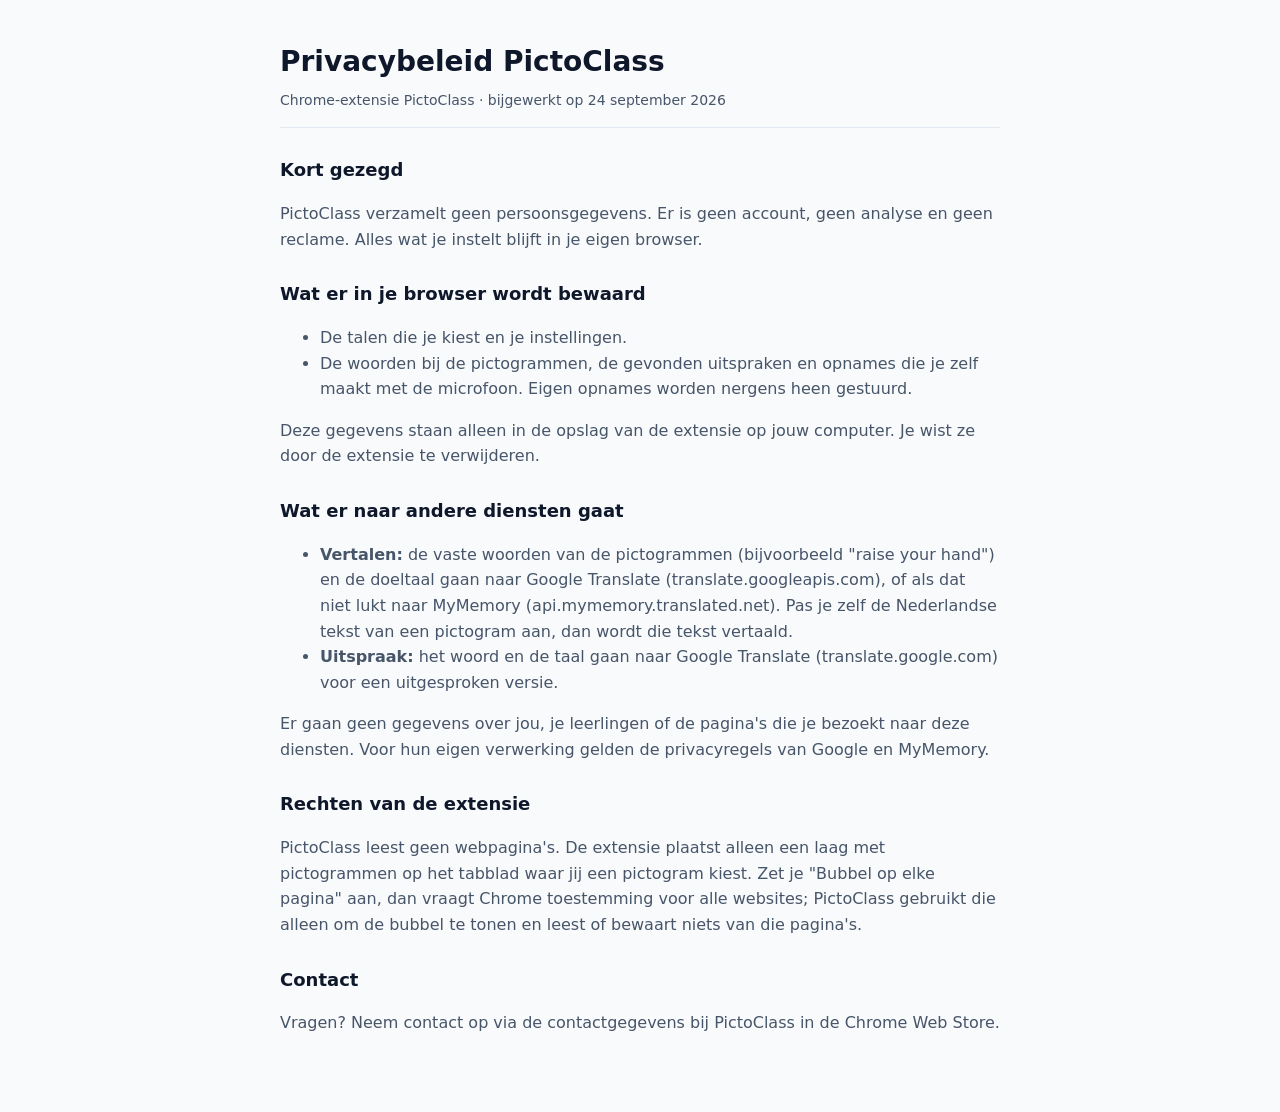
==== index.html @ ca92424d "PictoClass 1.8.0 Chrome extension for teachers of newcomer students: large, movable classroom pictog" ====
<!doctype html>
<html lang="en">
<head>
<meta charset="utf-8">
<title>PictoClass</title>
<meta http-equiv="refresh" content="0; url=privacy.html">
</head>
<body><a href="privacy.html">PictoClass privacy policy</a></body>
</html>
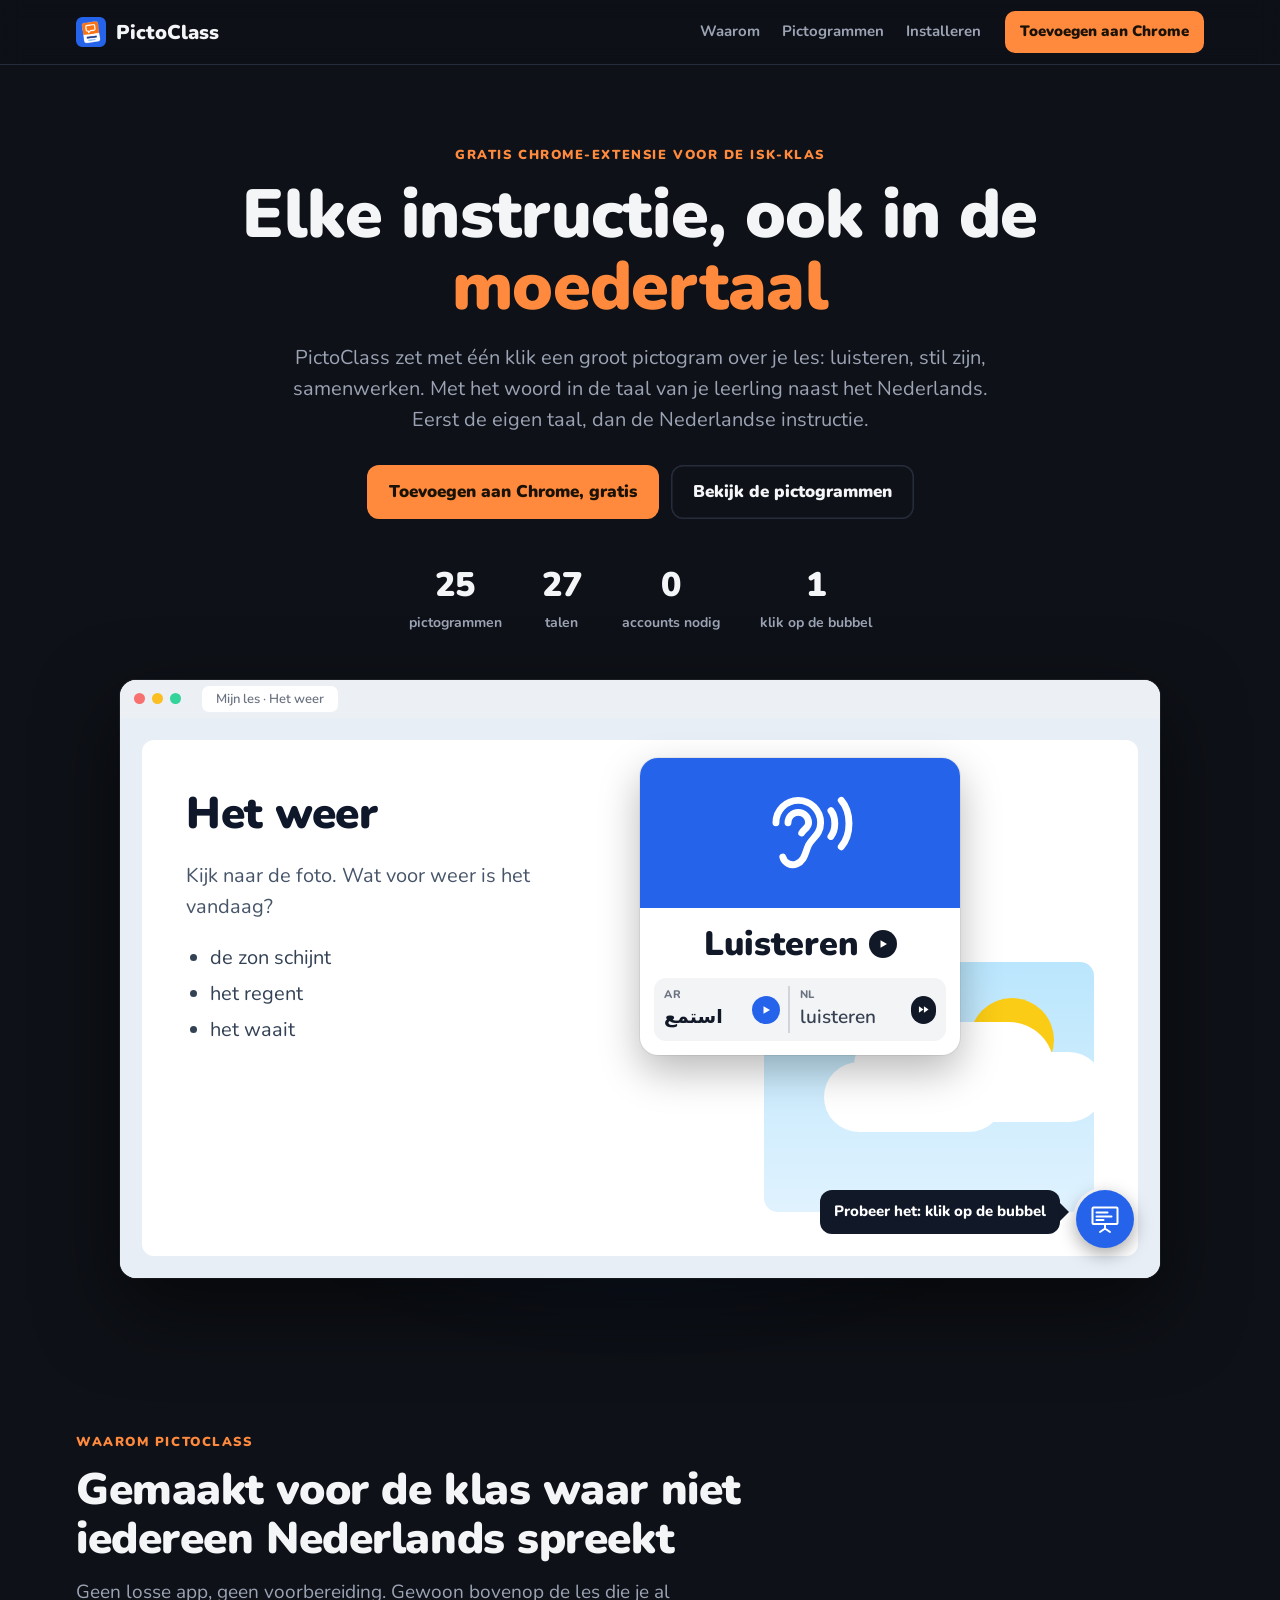
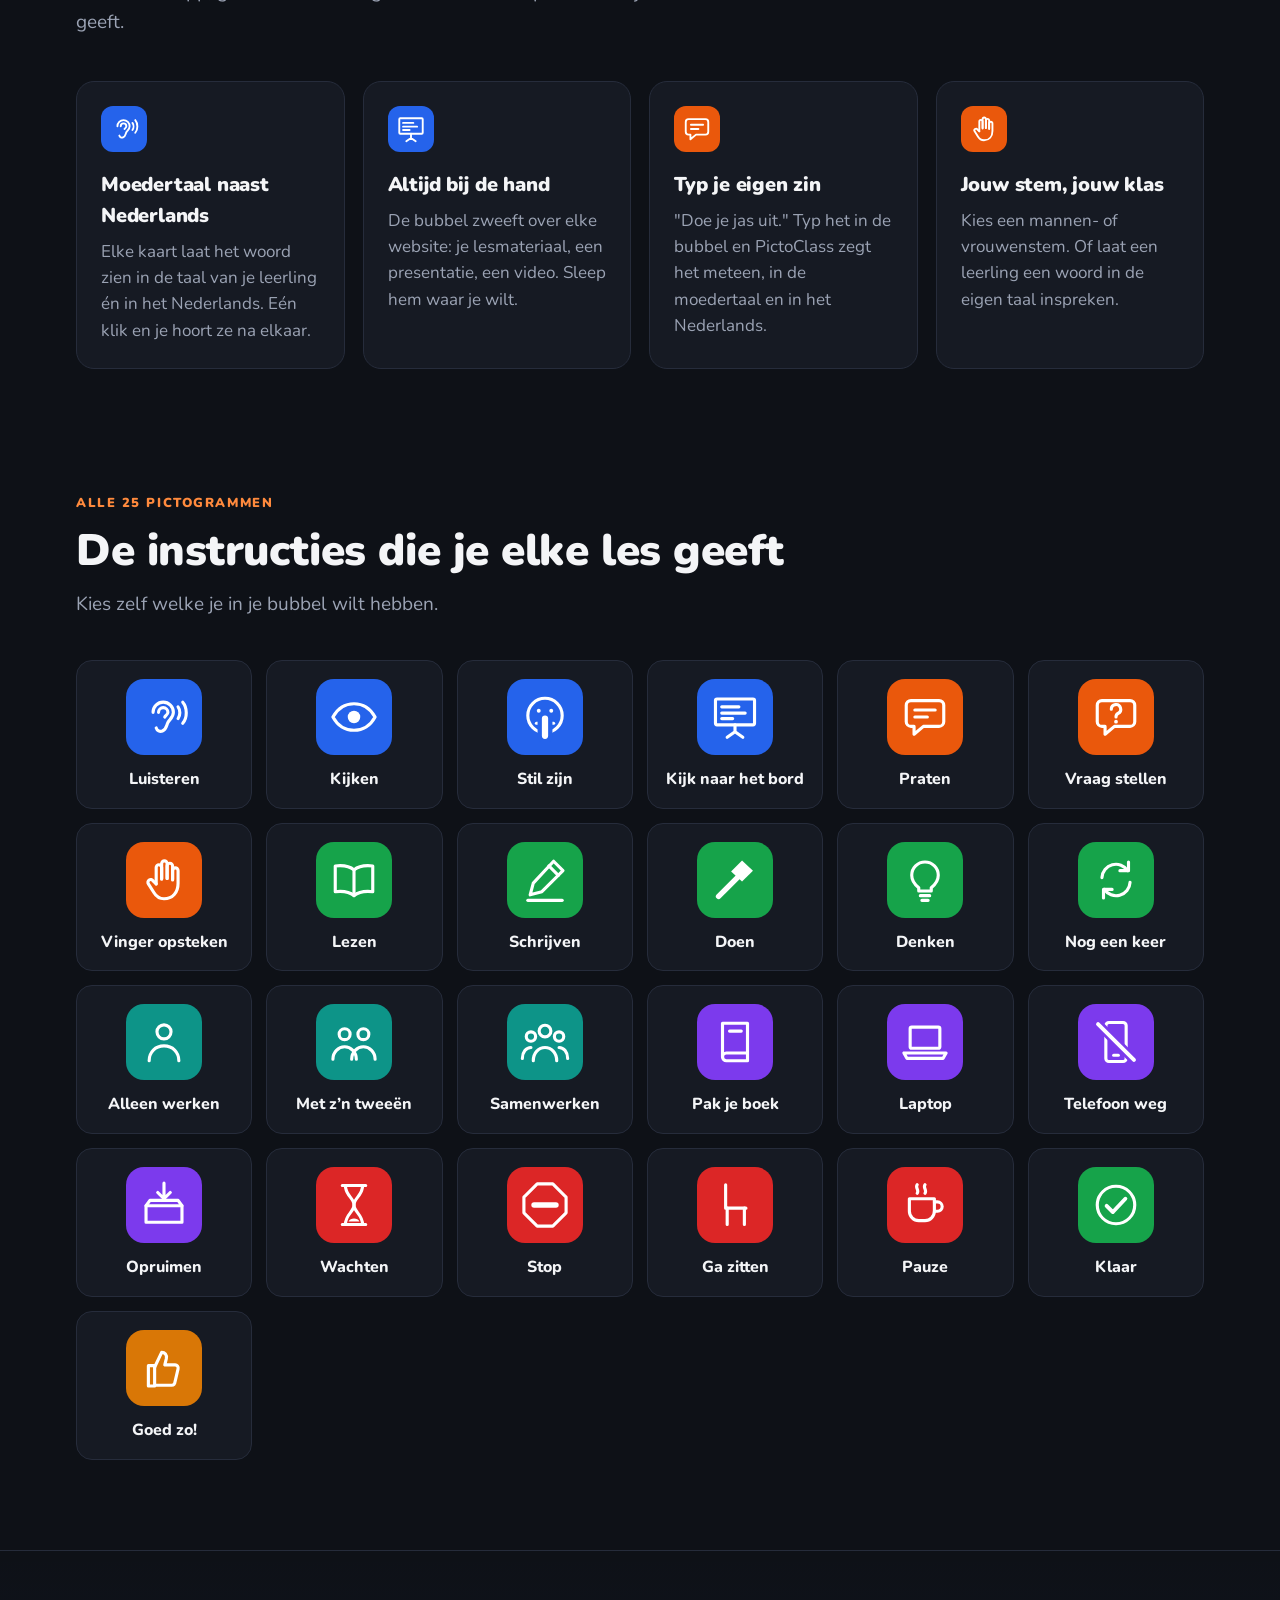
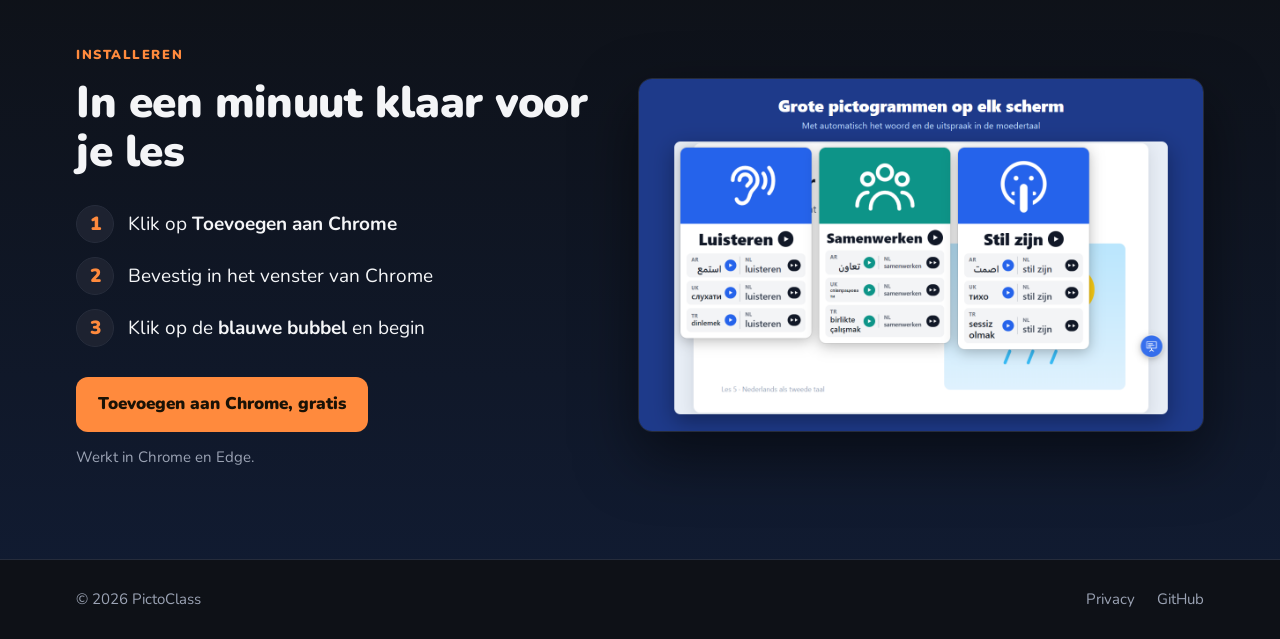
==== commit ad879675: "Add the PictoClass website (GitHub Pages) A dark showcase page in the extension's colours: headline " ====
--- a/index.html
+++ b/index.html
@@ -1,9 +1,117 @@
 <!doctype html>
-<html lang="en">
+<html lang="nl">
 <head>
 <meta charset="utf-8">
-<title>PictoClass</title>
-<meta http-equiv="refresh" content="0; url=privacy.html">
+<meta name="viewport" content="width=device-width, initial-scale=1">
+<title>PictoClass – elke instructie, ook in de moedertaal</title>
+<meta name="description" content="Gratis Chrome-extensie voor de ISK-klas: grote pictogrammen op elke webpagina, met de moedertaal van je leerling naast het Nederlands.">
+<meta property="og:title" content="PictoClass">
+<meta property="og:description" content="Grote pictogrammen voor de ISK-klas, met de moedertaal ernaast. Eerst in de eigen taal, dan in het Nederlands.">
+<meta property="og:image" content="https://gsleraar-hue.github.io/pictoklas/store/marquee-1400x560.png">
+<link rel="icon" href="icons/icon48.png">
+<link rel="preconnect" href="https://fonts.googleapis.com">
+<link rel="preconnect" href="https://fonts.gstatic.com" crossorigin>
+<link href="https://fonts.googleapis.com/css2?family=Nunito:wght@500;600;700;800;900&display=swap" rel="stylesheet">
+<link rel="stylesheet" href="site.css">
 </head>
-<body><a href="privacy.html">PictoClass privacy policy</a></body>
+<body>
+
+<nav class="nav">
+  <div class="wrap nav-inner">
+    <a class="brand" href="#"><img src="icons/icon48.png" alt=""><span>PictoClass</span></a>
+    <div class="nav-links">
+      <a href="#waarom">Waarom</a>
+      <a href="#pictogrammen">Pictogrammen</a>
+      <a href="#installeren">Installeren</a>
+    </div>
+    <a class="btn btn-sm" href="https://chromewebstore.google.com/detail/icmdakhgjkinocnnpnjaafkihjhcjood"><span class="long">Toevoegen aan Chrome</span><span class="short">Installeren</span></a>
+  </div>
+</nav>
+
+<header class="hero">
+  <div class="wrap">
+    <span class="eyebrow">Gratis Chrome-extensie voor de ISK-klas</span>
+    <h1>Elke instructie, ook in de <em>moedertaal</em></h1>
+    <p class="hero-sub">PictoClass zet met één klik een groot pictogram over je les: luisteren, stil zijn, samenwerken. Met het woord in de taal van je leerling naast het Nederlands. Eerst de eigen taal, dan de Nederlandse instructie.</p>
+    <div class="hero-actions">
+      <a class="btn" href="https://chromewebstore.google.com/detail/icmdakhgjkinocnnpnjaafkihjhcjood">Toevoegen aan Chrome, gratis</a>
+      <a class="btn btn-ghost" href="#pictogrammen">Bekijk de pictogrammen</a>
+    </div>
+    <div class="meta">
+      <div><b>25</b><span>pictogrammen</span></div>
+      <div><b>27</b><span>talen</span></div>
+      <div><b>0</b><span>accounts nodig</span></div>
+      <div><b>1</b><span>klik op de bubbel</span></div>
+    </div>
+
+    <!-- Live demo: works like the extension (click the bubble, pick a pictogram and a language, press play) -->
+    <div class="stage">
+      <div class="glow"></div>
+      <div class="frame">
+        <div class="titlebar"><i></i><i></i><i></i><span class="url">Mijn les · Het weer</span></div>
+        <div class="canvas" id="demo">
+          <div class="slide">
+            <h3>Het weer</h3>
+            <p>Kijk naar de foto. Wat voor weer is het vandaag?</p>
+            <ul><li>de zon schijnt</li><li>het regent</li><li>het waait</li></ul>
+            <div class="sky"><span class="sun"></span><span class="cloud"></span></div>
+          </div>
+          <div class="try" id="tryHint">Probeer het: klik op de bubbel</div>
+        </div>
+      </div>
+    </div>
+  </div>
+</header>
+
+<section class="why" id="waarom">
+  <div class="wrap">
+    <span class="eyebrow">Waarom PictoClass</span>
+    <h2>Gemaakt voor de klas waar niet iedereen Nederlands spreekt</h2>
+    <p class="section-sub">Geen losse app, geen voorbereiding. Gewoon bovenop de les die je al geeft.</p>
+    <div class="why-grid">
+      <article><span class="ico" data-icon="luisteren"></span><h3>Moedertaal naast Nederlands</h3><p>Elke kaart laat het woord zien in de taal van je leerling én in het Nederlands. Eén klik en je hoort ze na elkaar.</p></article>
+      <article><span class="ico" data-icon="bord"></span><h3>Altijd bij de hand</h3><p>De bubbel zweeft over elke website: je lesmateriaal, een presentatie, een video. Sleep hem waar je wilt.</p></article>
+      <article><span class="ico" data-icon="praten"></span><h3>Typ je eigen zin</h3><p>"Doe je jas uit." Typ het in de bubbel en PictoClass zegt het meteen, in de moedertaal en in het Nederlands.</p></article>
+      <article><span class="ico" data-icon="vinger"></span><h3>Jouw stem, jouw klas</h3><p>Kies een mannen- of vrouwenstem. Of laat een leerling een woord in de eigen taal inspreken.</p></article>
+    </div>
+  </div>
+</section>
+
+<section class="showcase" id="pictogrammen">
+  <div class="wrap">
+    <span class="eyebrow">Alle 25 pictogrammen</span>
+    <h2>De instructies die je elke les geeft</h2>
+    <p class="section-sub">Kies zelf welke je in je bubbel wilt hebben.</p>
+    <div class="tiles" id="tiles"></div>
+  </div>
+</section>
+
+<section class="install" id="installeren">
+  <div class="wrap install-inner">
+    <div>
+      <span class="eyebrow">Installeren</span>
+      <h2>In een minuut klaar voor je les</h2>
+      <ol class="steps">
+        <li><b>1</b><span>Klik op <strong>Toevoegen aan Chrome</strong></span></li>
+        <li><b>2</b><span>Bevestig in het venster van Chrome</span></li>
+        <li><b>3</b><span>Klik op de <strong>blauwe bubbel</strong> en begin</span></li>
+      </ol>
+      <a class="btn" href="https://chromewebstore.google.com/detail/icmdakhgjkinocnnpnjaafkihjhcjood">Toevoegen aan Chrome, gratis</a>
+      <p class="browsers">Werkt in Chrome en Edge.</p>
+    </div>
+    <img class="install-shot" src="store/screenshot-1.png" alt="PictoClass-kaarten op een lespagina">
+  </div>
+</section>
+
+<footer class="foot">
+  <div class="wrap foot-inner">
+    <span>© 2026 PictoClass</span>
+    <a href="privacy.html">Privacy</a>
+    <a href="https://github.com/gsleraar-hue/pictoklas">GitHub</a>
+  </div>
+</footer>
+
+<script src="picto.js"></script>
+<script src="site.js"></script>
+</body>
 </html>
--- a/site.css
+++ b/site.css
@@ -0,0 +1,165 @@
+/* PictoClass website: a dark showcase with a live demo, in the extension's colours (blue bubble, orange accent). */
+:root {
+  --bg: #0E1117; --surface: #161A23; --surface-2: #1D2230; --line: #262C3B;
+  --text: #F4F5F7; --muted: #9BA3B4; --accent: #FF8A3D; --accent-ink: #1A1206; --blue: #2563EB;
+}
+* { box-sizing: border-box; }
+html { scroll-behavior: smooth; }
+body { margin: 0; background: var(--bg); color: var(--text); font: 17px/1.55 "Nunito", "Segoe UI", system-ui, sans-serif; }
+img { max-width: 100%; }
+a { color: inherit; }
+.wrap { max-width: 1160px; margin: 0 auto; padding: 0 16px; }
+
+.eyebrow { display: inline-block; font-size: 13px; font-weight: 900; letter-spacing: .12em; text-transform: uppercase; color: var(--accent); margin-bottom: 14px; }
+h1, h2, h3 { margin: 0; letter-spacing: -.01em; }
+h2 { font-size: clamp(30px, 4vw, 44px); font-weight: 900; line-height: 1.12; max-width: 760px; }
+.section-sub { color: var(--muted); font-size: 19px; margin: 14px 0 0; max-width: 640px; }
+
+.btn { display: inline-flex; align-items: center; gap: 8px; background: var(--accent); color: var(--accent-ink); font-weight: 900; text-decoration: none;
+  padding: 14px 22px; border-radius: 12px; transition: transform .1s, filter .15s; }
+.btn:hover { filter: brightness(1.07); }
+.btn:active { transform: scale(.98); }
+.btn-sm { padding: 9px 15px; font-size: 15px; border-radius: 10px; }
+.btn-ghost { background: transparent; color: var(--text); box-shadow: inset 0 0 0 1.5px var(--line); }
+.btn-ghost:hover { box-shadow: inset 0 0 0 1.5px var(--muted); }
+
+/* Nav */
+.nav { position: sticky; top: 0; z-index: 20; background: rgba(14, 17, 23, .82); backdrop-filter: blur(10px); border-bottom: 1px solid var(--line); }
+.nav-inner { display: flex; align-items: center; gap: 24px; height: 64px; }
+.brand { display: flex; align-items: center; gap: 10px; text-decoration: none; font-weight: 900; font-size: 20px; }
+.brand img { width: 30px; height: 30px; }
+.nav-links { display: flex; gap: 22px; margin-left: auto; }
+.nav-links a { text-decoration: none; color: var(--muted); font-weight: 700; font-size: 15px; }
+.nav-links a:hover { color: var(--text); }
+
+/* Hero */
+.hero { padding: 76px 0 40px; text-align: center; }
+.hero h1 { font-size: clamp(38px, 6.2vw, 68px); font-weight: 900; line-height: 1.05; max-width: 900px; margin: 0 auto; }
+.hero h1 em { font-style: normal; color: var(--accent); }
+.hero-sub { font-size: 20px; color: var(--muted); max-width: 720px; margin: 20px auto 30px; }
+.hero-actions { display: flex; justify-content: center; flex-wrap: wrap; gap: 12px; }
+.meta { display: flex; justify-content: center; flex-wrap: wrap; gap: 40px; margin: 40px 0 46px; }
+.meta div { display: flex; flex-direction: column; align-items: center; }
+.meta b { font-size: 34px; font-weight: 900; }
+.meta span { color: var(--muted); font-size: 14px; font-weight: 700; }
+
+/* Demo stage */
+.stage { position: relative; max-width: 1040px; margin: 0 auto; text-align: left; }
+.glow { position: absolute; inset: 10% 8% -4%; background: radial-gradient(closest-side, rgba(37, 99, 235, .55), transparent); filter: blur(40px); }
+.frame { position: relative; background: #fff; border-radius: 16px; overflow: hidden; box-shadow: 0 30px 80px rgba(0, 0, 0, .55), 0 0 0 1px rgba(255, 255, 255, .08); }
+.titlebar { height: 38px; background: #ECEFF4; display: flex; align-items: center; gap: 7px; padding: 0 14px; }
+.titlebar i { width: 11px; height: 11px; border-radius: 50%; background: #CBD2DD; }
+.titlebar i:nth-child(1) { background: #F87171; } .titlebar i:nth-child(2) { background: #FBBF24; } .titlebar i:nth-child(3) { background: #34D399; }
+.url { margin-left: 14px; background: #fff; border-radius: 7px; padding: 3px 14px; font-size: 13px; color: #6B7280; font-weight: 600; }
+.canvas { position: relative; height: 560px; background: #E8EEF6; color: #0F172A; overflow: hidden; }
+.slide { position: absolute; inset: 22px; background: #fff; border-radius: 12px; padding: 40px 44px; }
+.slide h3 { font-size: 44px; font-weight: 900; }
+.slide p { font-size: 20px; color: #475569; max-width: 380px; margin: 12px 0 18px; }
+.slide ul { font-size: 20px; color: #334155; line-height: 1.8; padding-left: 24px; margin: 0; }
+.sky { position: absolute; right: 44px; bottom: 44px; width: 330px; height: 250px; border-radius: 14px; background: linear-gradient(#BAE6FD, #E0F2FE); overflow: hidden; }
+.sun { position: absolute; right: 40px; top: 36px; width: 84px; height: 84px; border-radius: 50%; background: #FACC15; }
+.cloud { position: absolute; left: 60px; top: 100px; width: 180px; height: 70px; border-radius: 40px; background: #fff; box-shadow: 40px -30px 0 10px #fff, 100px -10px 0 0 #fff; }
+.try { position: absolute; right: 100px; bottom: 44px; background: #111827; color: #fff; font-weight: 800; font-size: 15px; padding: 10px 14px; border-radius: 12px; animation: nudge 1.6s ease-in-out infinite; }
+.try::after { content: ''; position: absolute; right: -18px; top: calc(50% - 9px); border: 9px solid transparent; border-left-color: #111827; }
+@keyframes nudge { 50% { transform: translateX(-6px); } }
+
+/* Demo bubble, panel and card (same look as the extension) */
+.d-bubble { all: unset; position: absolute; right: 26px; bottom: 30px; width: 58px; height: 58px; border-radius: 50%; background: var(--blue); cursor: pointer;
+  display: flex; align-items: center; justify-content: center; box-shadow: 0 6px 18px rgba(0,0,0,.35), 0 0 0 3px rgba(255,255,255,.95); z-index: 6; }
+.d-bubble svg { width: 32px; height: 32px; }
+.d-panel { position: absolute; right: 96px; bottom: 26px; width: 330px; background: #fff; border-radius: 14px; box-shadow: 0 10px 34px rgba(0,0,0,.3); padding: 12px; z-index: 5;
+  display: none; font-size: 13px; color: #111827; }
+.d-panel.open { display: block; }
+.d-panel .ph { display: flex; justify-content: space-between; font-weight: 800; margin-bottom: 8px; }
+.d-panel .ph span { color: #9CA3AF; font-weight: 600; }
+.d-grid { display: grid; grid-template-columns: repeat(4, 1fr); gap: 4px; }
+.d-tile { all: unset; cursor: pointer; display: flex; flex-direction: column; align-items: center; gap: 3px; padding: 4px 2px; border-radius: 8px; font-size: 11px; font-weight: 700; text-align: center; }
+.d-tile:hover { background: #F3F4F6; }
+.d-tile .ic { width: 42px; height: 42px; border-radius: 9px; display: flex; align-items: center; justify-content: center; }
+.d-tile .ic svg { width: 28px; height: 28px; }
+.d-langs { display: flex; flex-wrap: wrap; gap: 5px; margin-top: 10px; padding-top: 10px; border-top: 1px solid #E5E7EB; }
+.chip { all: unset; cursor: pointer; padding: 4px 10px; border-radius: 999px; box-shadow: 0 0 0 1px #E5E7EB; font-weight: 700; font-size: 12px; }
+.chip.on { background: var(--blue); color: #fff; box-shadow: none; }
+
+.d-card { position: absolute; left: 520px; top: 40px; width: 320px; background: #fff; border-radius: 18px; overflow: hidden; color: #111827; z-index: 4;
+  box-shadow: 0 16px 40px rgba(0,0,0,.28), 0 0 0 1px rgba(0,0,0,.06); cursor: grab; touch-action: none; user-select: none; animation: pop .2s ease-out; }
+.d-card.drag { cursor: grabbing; }
+@keyframes pop { from { transform: scale(.88); opacity: 0; } }
+.d-card .ic { height: 150px; display: flex; align-items: center; justify-content: center; }
+.d-card .ic svg { width: 110px; height: 110px; }
+.d-card .title { font-size: 34px; font-weight: 900; text-align: center; padding: 10px 10px 8px; display: flex; align-items: center; justify-content: center; gap: 10px; }
+.d-row { margin: 0 14px 14px; display: grid; grid-template-columns: 1fr 1fr auto; align-items: center; gap: 8px; background: #F3F4F6; border-radius: 12px; padding: 8px 10px; }
+.d-half { display: flex; align-items: center; gap: 6px; min-width: 0; }
+.d-half.nlh { border-left: 2px solid #D1D5DB; padding-left: 10px; }
+.d-txt { flex: 1; display: flex; flex-direction: column; min-width: 0; }
+.d-txt small { font-size: 11px; font-weight: 800; letter-spacing: .06em; color: #6B7280; }
+.d-txt span { font-size: 19px; font-weight: 700; unicode-bidi: plaintext; }
+.d-half.nlh .d-txt span { font-weight: 600; color: #374151; }
+.play { all: unset; cursor: pointer; width: 28px; height: 28px; border-radius: 50%; display: inline-flex; align-items: center; justify-content: center; flex: none; }
+.play svg { width: 12px; height: 12px; }
+.pair { all: unset; cursor: pointer; height: 28px; padding: 0 7px; border-radius: 14px; background: #111827; display: flex; align-items: center; }
+.pair svg { width: 11px; height: 11px; }
+.play.on, .pair.on { animation: pulse .7s ease-in-out infinite; }
+@keyframes pulse { 50% { transform: scale(1.15); } }
+
+/* Why */
+.why { padding: 110px 0 60px; }
+.why-grid { display: grid; grid-template-columns: repeat(4, 1fr); gap: 18px; margin-top: 44px; }
+.why-grid article { background: var(--surface); border: 1px solid var(--line); border-radius: 18px; padding: 24px; }
+.why-grid h3 { font-size: 20px; font-weight: 900; margin: 16px 0 8px; }
+.why-grid p { color: var(--muted); margin: 0; }
+.ico { width: 46px; height: 46px; border-radius: 12px; display: inline-flex; align-items: center; justify-content: center; font-weight: 900; font-size: 17px; }
+.ico-blue { background: rgba(37, 99, 235, .18); color: #7FA8FF; }
+.ico-orange { background: rgba(255, 138, 61, .16); color: var(--accent); }
+.ico-green { background: rgba(22, 163, 74, .18); color: #4ADE80; }
+.ico-purple { background: rgba(124, 58, 237, .2); color: #C4B5FD; }
+
+/* Showcase */
+.showcase { padding: 60px 0 90px; }
+.tiles { display: grid; grid-template-columns: repeat(auto-fill, minmax(150px, 1fr)); gap: 14px; margin-top: 40px; }
+.tile { background: var(--surface); border: 1px solid var(--line); border-radius: 16px; padding: 18px 12px 16px; display: flex; flex-direction: column; align-items: center; gap: 12px;
+  text-align: center; transition: transform .15s, border-color .15s; }
+.tile:hover { transform: translateY(-3px); border-color: #3A4256; }
+.tile .ic { width: 76px; height: 76px; border-radius: 18px; display: flex; align-items: center; justify-content: center; }
+.tile .ic svg { width: 50px; height: 50px; }
+.tile b { font-size: 16px; font-weight: 800; }
+
+/* Install */
+.install { padding: 90px 0; background: linear-gradient(180deg, transparent, rgba(37, 99, 235, .12)); border-top: 1px solid var(--line); }
+.install-inner { display: grid; grid-template-columns: 1fr 1.1fr; gap: 48px; align-items: center; }
+.steps { list-style: none; padding: 0; margin: 28px 0 30px; display: flex; flex-direction: column; gap: 14px; }
+.steps li { display: flex; align-items: center; gap: 14px; font-size: 19px; }
+.steps b { width: 38px; height: 38px; border-radius: 50%; background: var(--surface-2); border: 1px solid var(--line); display: flex; align-items: center; justify-content: center; font-weight: 900; color: var(--accent); flex: none; }
+.browsers { color: var(--muted); margin: 14px 0 0; font-size: 15px; }
+.install-shot { border-radius: 14px; box-shadow: 0 24px 60px rgba(0, 0, 0, .5); border: 1px solid var(--line); }
+
+.foot { border-top: 1px solid var(--line); padding: 28px 0; color: var(--muted); font-size: 15px; }
+.foot-inner { display: flex; gap: 22px; align-items: center; }
+.foot-inner span { margin-right: auto; }
+.foot a { text-decoration: none; }
+.foot a:hover { color: var(--text); }
+
+/* Smaller screens: demo scales down, grids stack */
+@media (max-width: 1000px) {
+  .why-grid { grid-template-columns: repeat(2, 1fr); }
+  .install-inner { grid-template-columns: 1fr; }
+}
+@media (max-width: 760px) {
+  .nav-links { display: none; }
+  .nav-inner .btn-sm { margin-left: auto; }
+  .why-grid { grid-template-columns: 1fr; }
+  .meta { gap: 22px; }
+  .canvas { height: 620px; }
+  .slide { padding: 24px; }
+  .slide h3 { font-size: 30px; }
+  .slide p, .slide ul { font-size: 16px; }
+  .sky { display: none; }
+  .d-card { left: 16px; top: 190px; width: calc(100% - 32px); max-width: 320px; }
+  .d-panel { right: 12px; left: 12px; width: auto; bottom: 100px; }
+  .try { right: 96px; bottom: 40px; font-size: 13px; }
+}
+
+/* Why-card icons are real pictograms (site.js) */
+.ico svg { width: 30px; height: 30px; }
+.btn .short { display: none; }
+@media (max-width: 760px) { .btn .long { display: none; } .btn .short { display: inline; } }
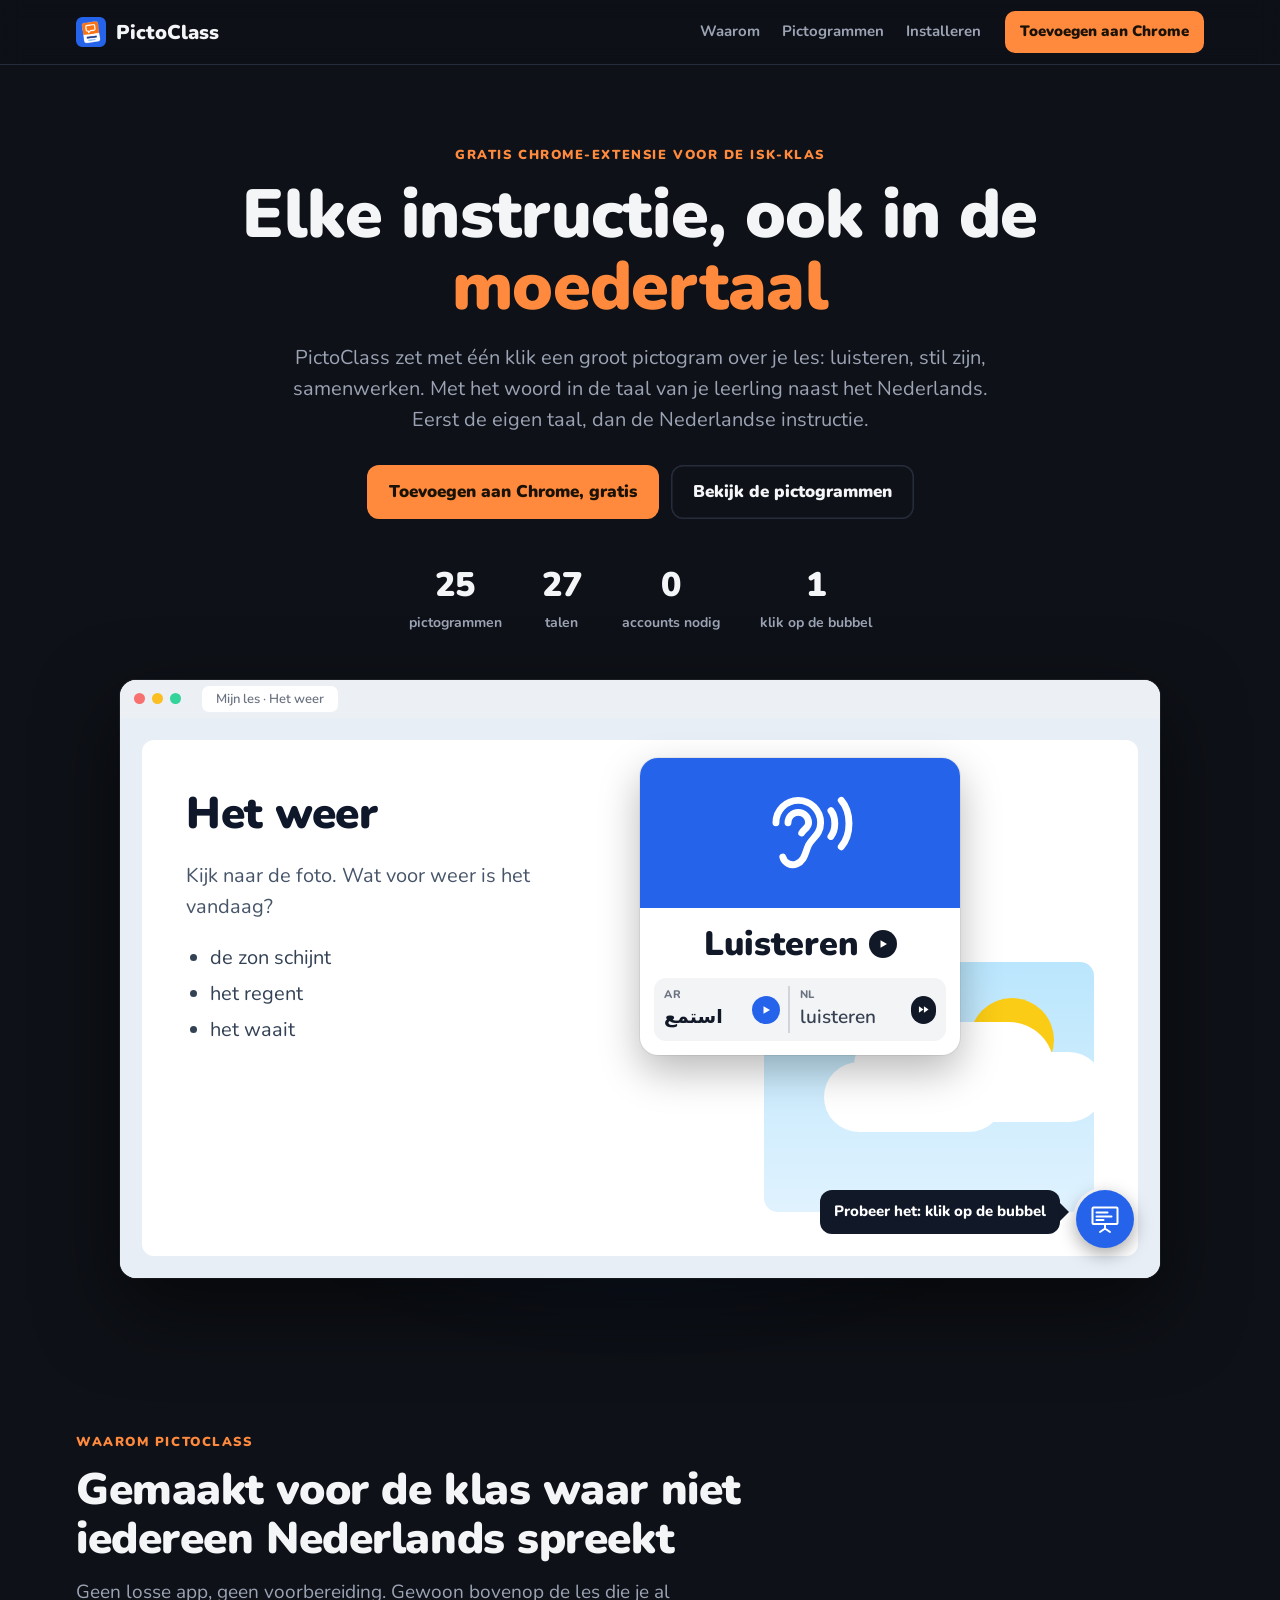
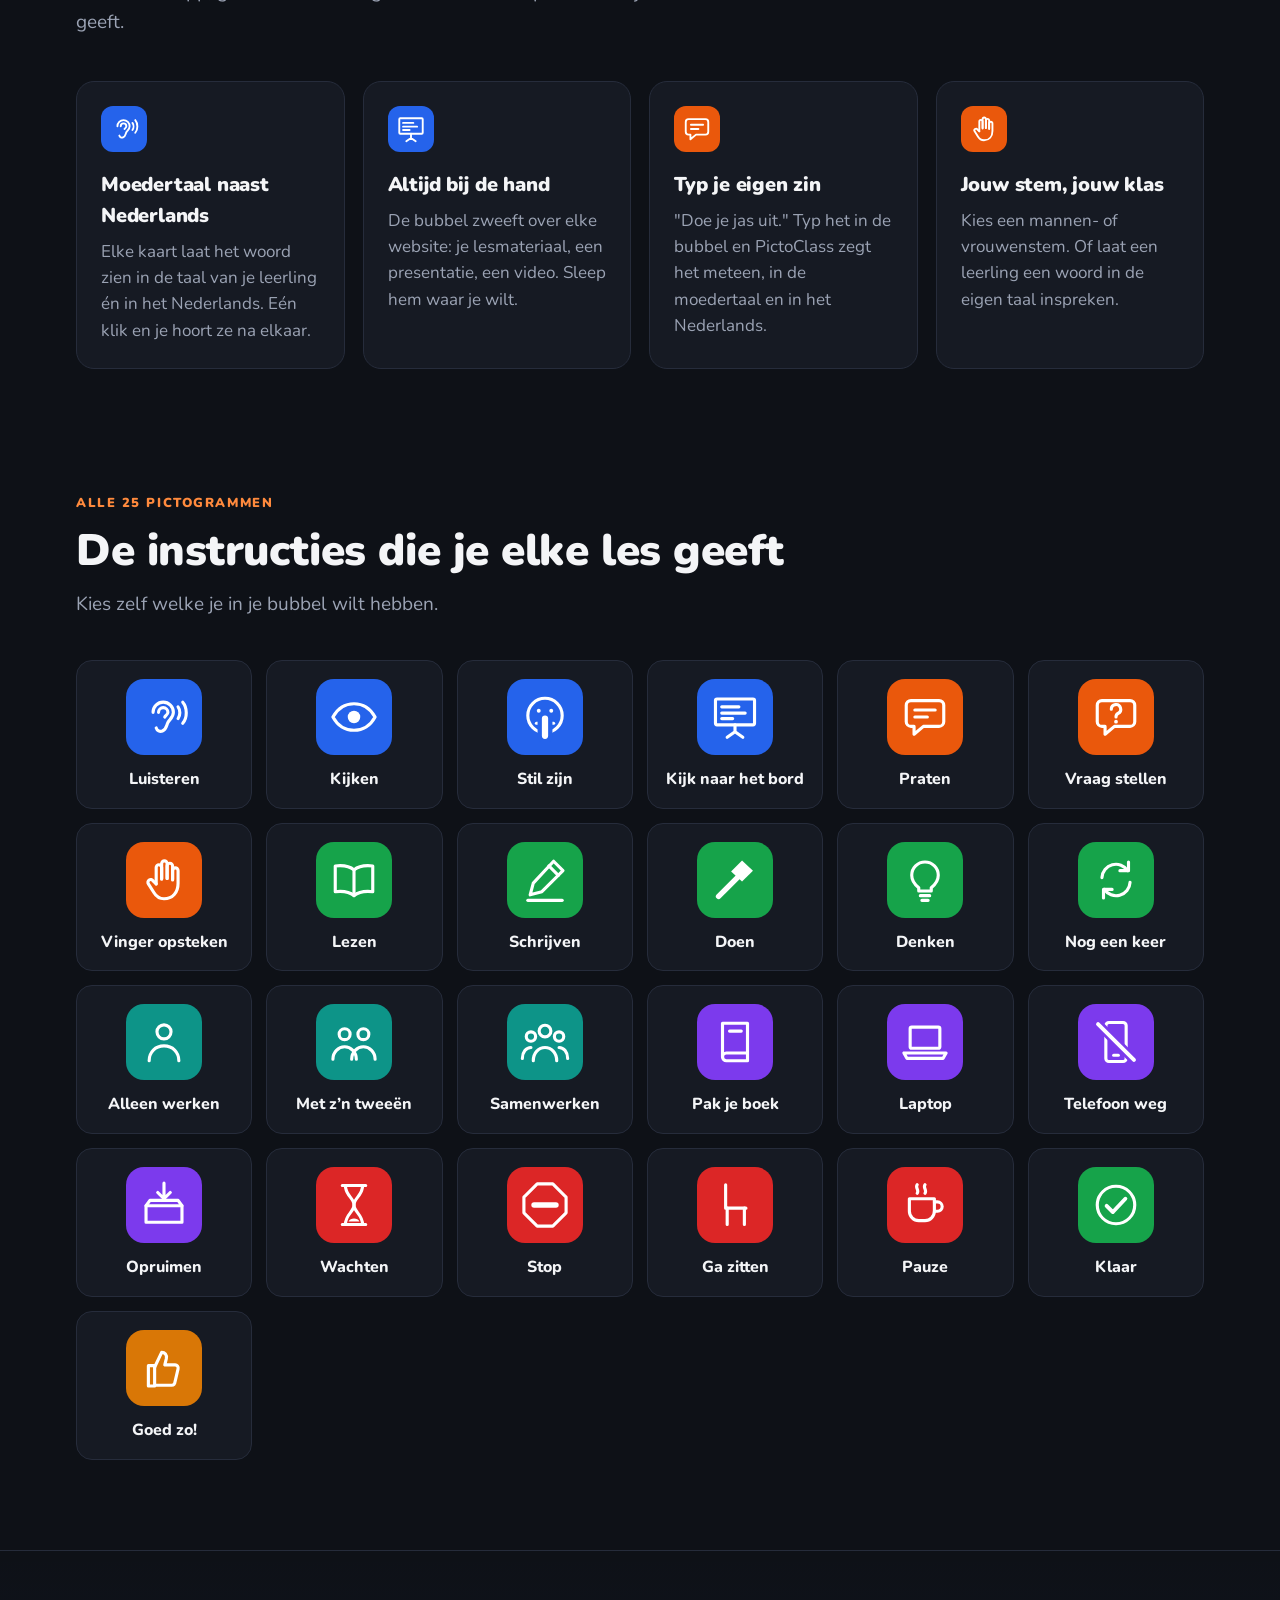
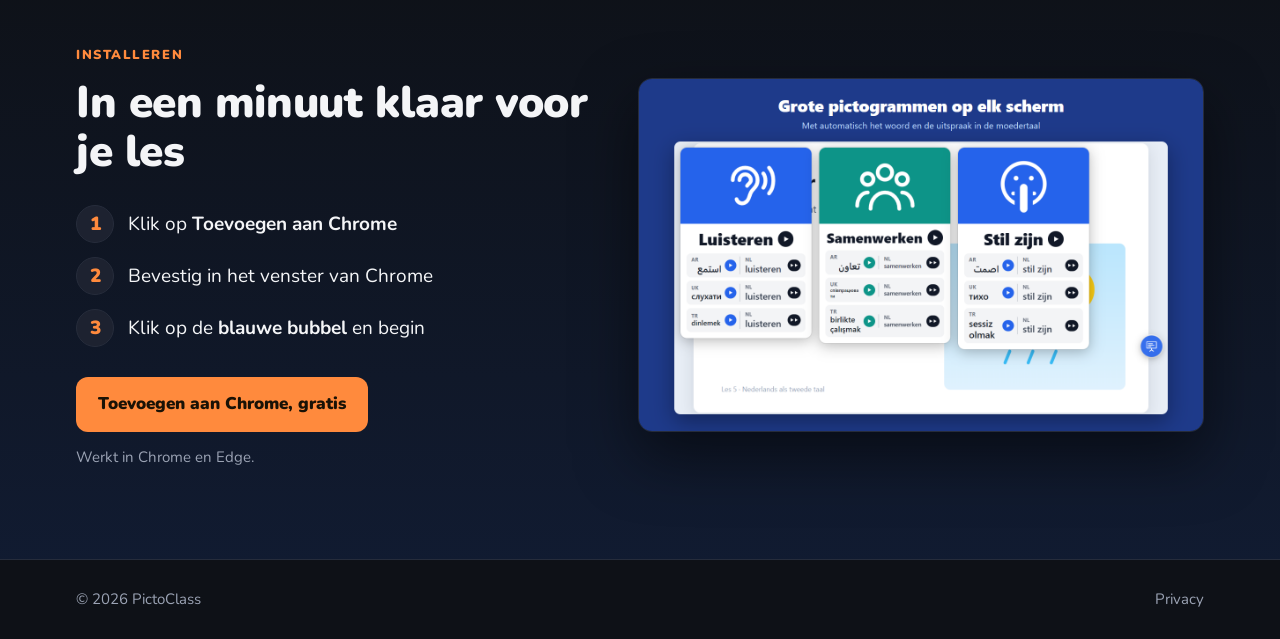
==== commit d3e463c9: "Website: drop the GitHub link from the footer Co-Authored-By: Claude Opus 5.5 <noreply@anthropic.com" ====
--- a/index.html
+++ b/index.html
@@ -107,7 +107,6 @@
   <div class="wrap foot-inner">
     <span>© 2026 PictoClass</span>
     <a href="privacy.html">Privacy</a>
-    <a href="https://github.com/gsleraar-hue/pictoklas">GitHub</a>
   </div>
 </footer>
 
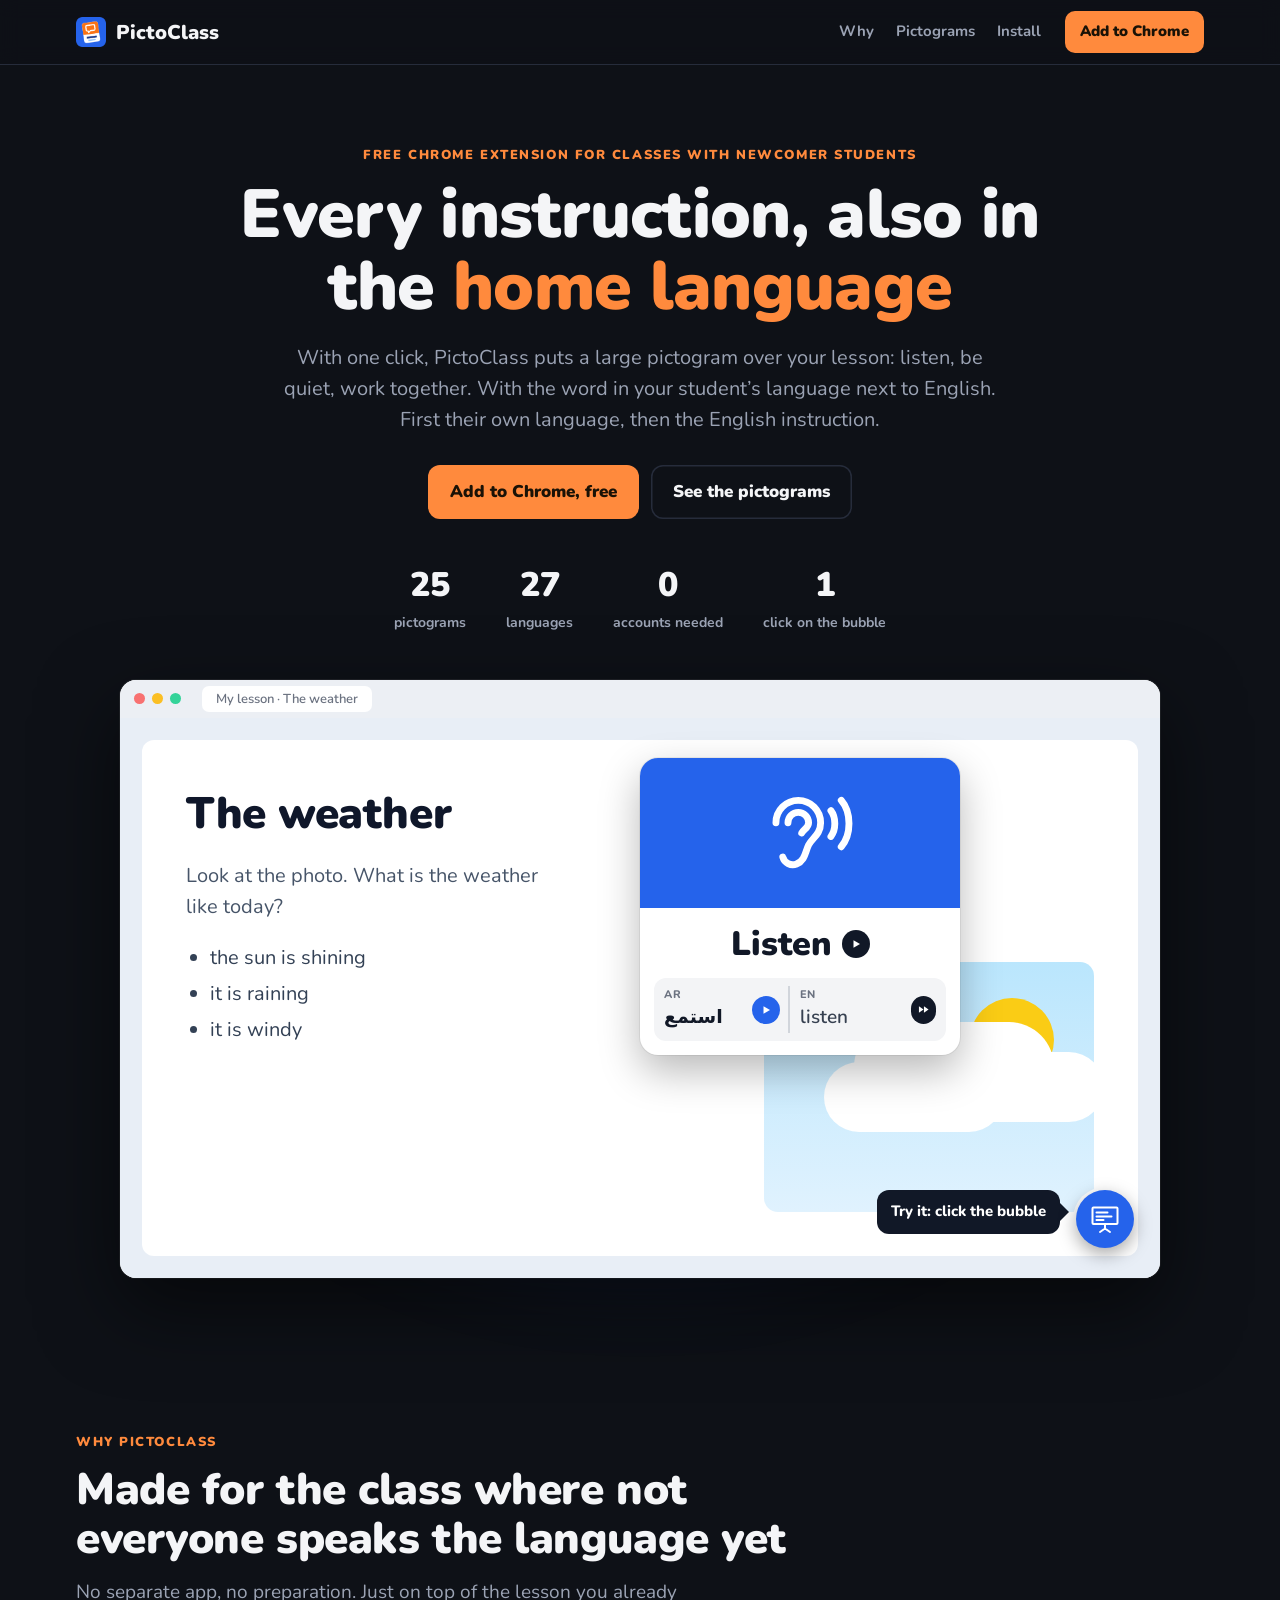
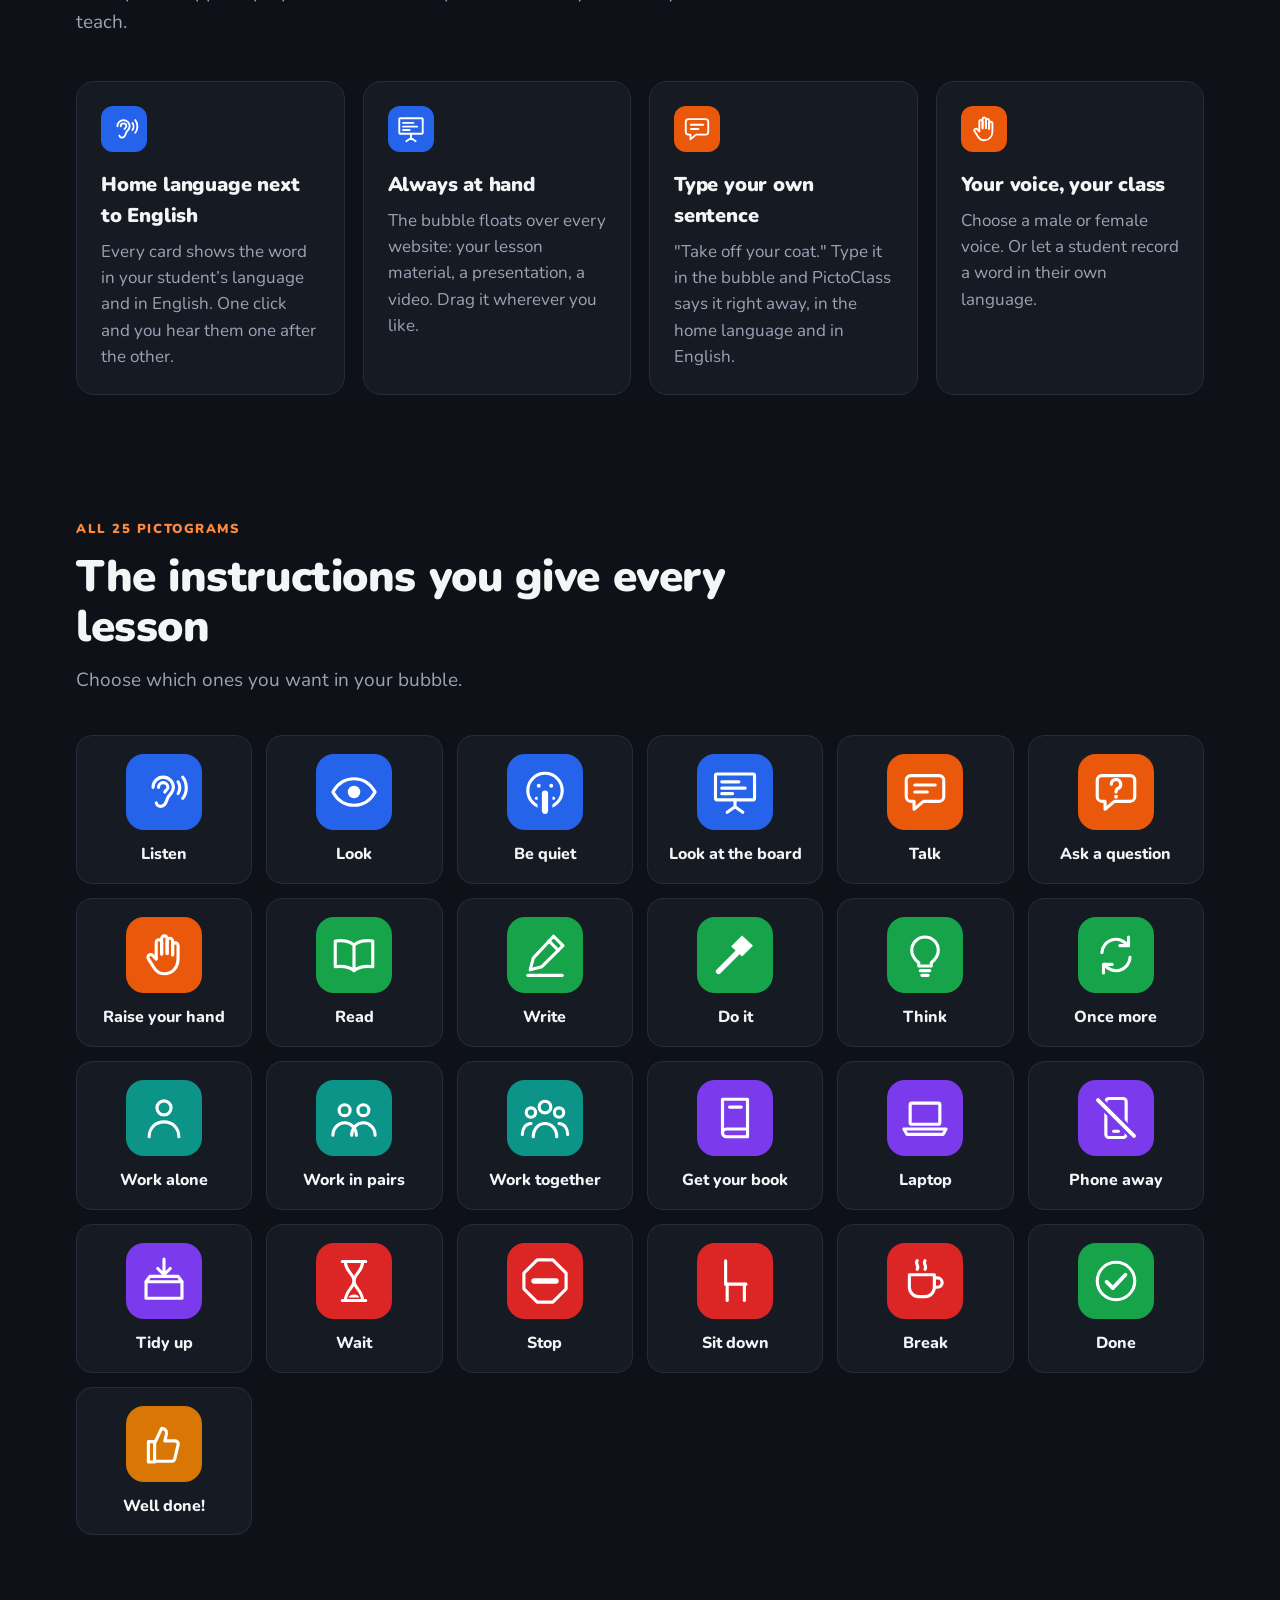
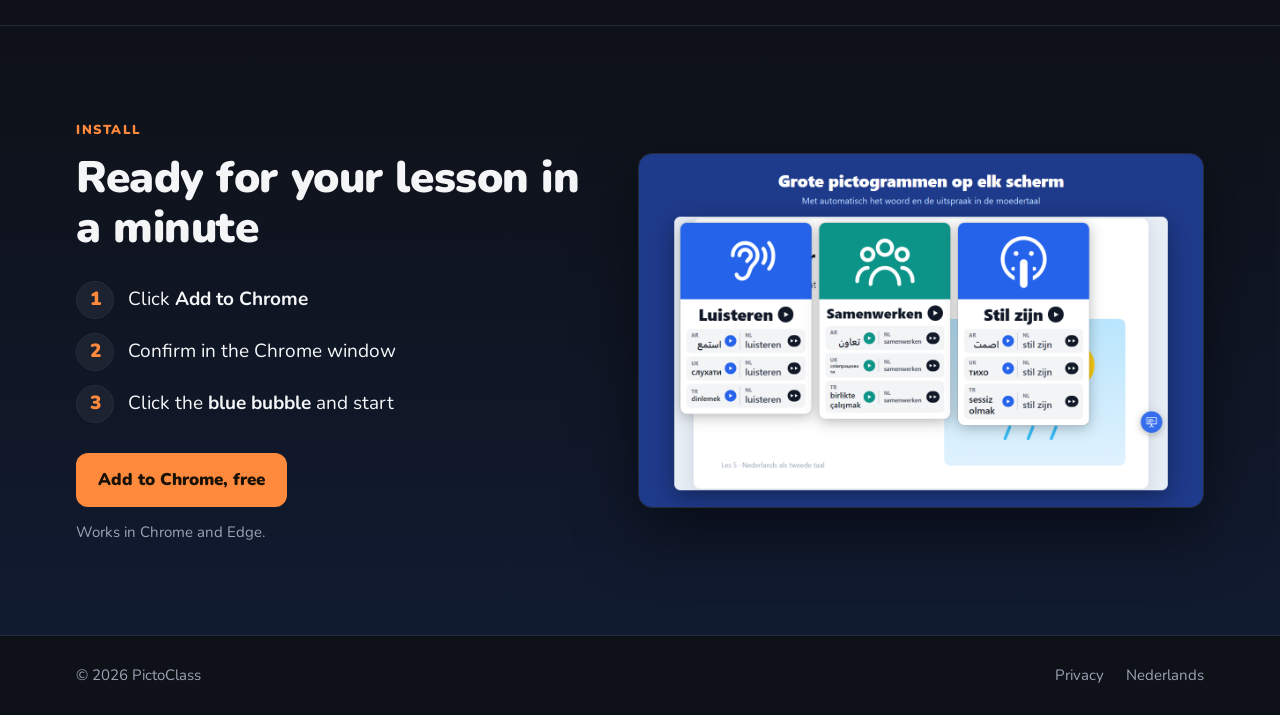
==== commit 203ed8e7: "Website in Dutch and English: the browser language decides, ?lang= overrides Co-Authored-By: Claude " ====
--- a/index.html
+++ b/index.html
@@ -20,43 +20,43 @@
   <div class="wrap nav-inner">
     <a class="brand" href="#"><img src="icons/icon48.png" alt=""><span>PictoClass</span></a>
     <div class="nav-links">
-      <a href="#waarom">Waarom</a>
-      <a href="#pictogrammen">Pictogrammen</a>
-      <a href="#installeren">Installeren</a>
+      <a href="#waarom" data-s="navWhy">Waarom</a>
+      <a href="#pictogrammen" data-s="navPictos">Pictogrammen</a>
+      <a href="#installeren" data-s="navInstall">Installeren</a>
     </div>
-    <a class="btn btn-sm" href="https://chromewebstore.google.com/detail/icmdakhgjkinocnnpnjaafkihjhcjood"><span class="long">Toevoegen aan Chrome</span><span class="short">Installeren</span></a>
+    <a class="btn btn-sm" href="https://chromewebstore.google.com/detail/icmdakhgjkinocnnpnjaafkihjhcjood"><span class="long" data-s="addLong">Toevoegen aan Chrome</span><span class="short" data-s="addShort">Installeren</span></a>
   </div>
 </nav>
 
 <header class="hero">
   <div class="wrap">
-    <span class="eyebrow">Gratis Chrome-extensie voor de ISK-klas</span>
-    <h1>Elke instructie, ook in de <em>moedertaal</em></h1>
-    <p class="hero-sub">PictoClass zet met één klik een groot pictogram over je les: luisteren, stil zijn, samenwerken. Met het woord in de taal van je leerling naast het Nederlands. Eerst de eigen taal, dan de Nederlandse instructie.</p>
+    <span class="eyebrow" data-s="eyebrow">Gratis Chrome-extensie voor de ISK-klas</span>
+    <h1 data-s="h1">Elke instructie, ook in de <em>moedertaal</em></h1>
+    <p class="hero-sub" data-s="heroSub">PictoClass zet met één klik een groot pictogram over je les: luisteren, stil zijn, samenwerken. Met het woord in de taal van je leerling naast het Nederlands. Eerst de eigen taal, dan de Nederlandse instructie.</p>
     <div class="hero-actions">
-      <a class="btn" href="https://chromewebstore.google.com/detail/icmdakhgjkinocnnpnjaafkihjhcjood">Toevoegen aan Chrome, gratis</a>
-      <a class="btn btn-ghost" href="#pictogrammen">Bekijk de pictogrammen</a>
+      <a class="btn" href="https://chromewebstore.google.com/detail/icmdakhgjkinocnnpnjaafkihjhcjood" data-s="addFree">Toevoegen aan Chrome, gratis</a>
+      <a class="btn btn-ghost" href="#pictogrammen" data-s="seePictos">Bekijk de pictogrammen</a>
     </div>
     <div class="meta">
-      <div><b>25</b><span>pictogrammen</span></div>
-      <div><b>27</b><span>talen</span></div>
-      <div><b>0</b><span>accounts nodig</span></div>
-      <div><b>1</b><span>klik op de bubbel</span></div>
+      <div><b>25</b><span data-s="mPictos">pictogrammen</span></div>
+      <div><b>27</b><span data-s="mLangs">talen</span></div>
+      <div><b>0</b><span data-s="mAccounts">accounts nodig</span></div>
+      <div><b>1</b><span data-s="mClick">klik op de bubbel</span></div>
     </div>
 
     <!-- Live demo: works like the extension (click the bubble, pick a pictogram and a language, press play) -->
     <div class="stage">
       <div class="glow"></div>
       <div class="frame">
-        <div class="titlebar"><i></i><i></i><i></i><span class="url">Mijn les · Het weer</span></div>
+        <div class="titlebar"><i></i><i></i><i></i><span class="url" data-s="url">Mijn les · Het weer</span></div>
         <div class="canvas" id="demo">
           <div class="slide">
-            <h3>Het weer</h3>
-            <p>Kijk naar de foto. Wat voor weer is het vandaag?</p>
-            <ul><li>de zon schijnt</li><li>het regent</li><li>het waait</li></ul>
+            <h3 data-s="slideH">Het weer</h3>
+            <p data-s="slideP">Kijk naar de foto. Wat voor weer is het vandaag?</p>
+            <ul data-s="slideUl"><li>de zon schijnt</li><li>het regent</li><li>het waait</li></ul>
             <div class="sky"><span class="sun"></span><span class="cloud"></span></div>
           </div>
-          <div class="try" id="tryHint">Probeer het: klik op de bubbel</div>
+          <div class="try" id="tryHint" data-s="try">Probeer het: klik op de bubbel</div>
         </div>
       </div>
     </div>
@@ -65,23 +65,23 @@
 
 <section class="why" id="waarom">
   <div class="wrap">
-    <span class="eyebrow">Waarom PictoClass</span>
-    <h2>Gemaakt voor de klas waar niet iedereen Nederlands spreekt</h2>
-    <p class="section-sub">Geen losse app, geen voorbereiding. Gewoon bovenop de les die je al geeft.</p>
+    <span class="eyebrow" data-s="whyEyebrow">Waarom PictoClass</span>
+    <h2 data-s="whyH">Gemaakt voor de klas waar niet iedereen Nederlands spreekt</h2>
+    <p class="section-sub" data-s="whySub">Geen losse app, geen voorbereiding. Gewoon bovenop de les die je al geeft.</p>
     <div class="why-grid">
-      <article><span class="ico" data-icon="luisteren"></span><h3>Moedertaal naast Nederlands</h3><p>Elke kaart laat het woord zien in de taal van je leerling én in het Nederlands. Eén klik en je hoort ze na elkaar.</p></article>
-      <article><span class="ico" data-icon="bord"></span><h3>Altijd bij de hand</h3><p>De bubbel zweeft over elke website: je lesmateriaal, een presentatie, een video. Sleep hem waar je wilt.</p></article>
-      <article><span class="ico" data-icon="praten"></span><h3>Typ je eigen zin</h3><p>"Doe je jas uit." Typ het in de bubbel en PictoClass zegt het meteen, in de moedertaal en in het Nederlands.</p></article>
-      <article><span class="ico" data-icon="vinger"></span><h3>Jouw stem, jouw klas</h3><p>Kies een mannen- of vrouwenstem. Of laat een leerling een woord in de eigen taal inspreken.</p></article>
+      <article><span class="ico" data-icon="luisteren"></span><h3 data-s="w1h">Moedertaal naast Nederlands</h3><p data-s="w1p">Elke kaart laat het woord zien in de taal van je leerling én in het Nederlands. Eén klik en je hoort ze na elkaar.</p></article>
+      <article><span class="ico" data-icon="bord"></span><h3 data-s="w2h">Altijd bij de hand</h3><p data-s="w2p">De bubbel zweeft over elke website: je lesmateriaal, een presentatie, een video. Sleep hem waar je wilt.</p></article>
+      <article><span class="ico" data-icon="praten"></span><h3 data-s="w3h">Typ je eigen zin</h3><p data-s="w3p">"Doe je jas uit." Typ het in de bubbel en PictoClass zegt het meteen, in de moedertaal en in het Nederlands.</p></article>
+      <article><span class="ico" data-icon="vinger"></span><h3 data-s="w4h">Jouw stem, jouw klas</h3><p data-s="w4p">Kies een mannen- of vrouwenstem. Of laat een leerling een woord in de eigen taal inspreken.</p></article>
     </div>
   </div>
 </section>
 
 <section class="showcase" id="pictogrammen">
   <div class="wrap">
-    <span class="eyebrow">Alle 25 pictogrammen</span>
-    <h2>De instructies die je elke les geeft</h2>
-    <p class="section-sub">Kies zelf welke je in je bubbel wilt hebben.</p>
+    <span class="eyebrow" data-s="allEyebrow">Alle 25 pictogrammen</span>
+    <h2 data-s="allH">De instructies die je elke les geeft</h2>
+    <p class="section-sub" data-s="allSub">Kies zelf welke je in je bubbel wilt hebben.</p>
     <div class="tiles" id="tiles"></div>
   </div>
 </section>
@@ -89,17 +89,17 @@
 <section class="install" id="installeren">
   <div class="wrap install-inner">
     <div>
-      <span class="eyebrow">Installeren</span>
-      <h2>In een minuut klaar voor je les</h2>
+      <span class="eyebrow" data-s="insEyebrow">Installeren</span>
+      <h2 data-s="insH">In een minuut klaar voor je les</h2>
       <ol class="steps">
-        <li><b>1</b><span>Klik op <strong>Toevoegen aan Chrome</strong></span></li>
-        <li><b>2</b><span>Bevestig in het venster van Chrome</span></li>
-        <li><b>3</b><span>Klik op de <strong>blauwe bubbel</strong> en begin</span></li>
+        <li><b>1</b><span data-s="s1">Klik op <strong>Toevoegen aan Chrome</strong></span></li>
+        <li><b>2</b><span data-s="s2">Bevestig in het venster van Chrome</span></li>
+        <li><b>3</b><span data-s="s3">Klik op de <strong>blauwe bubbel</strong> en begin</span></li>
       </ol>
-      <a class="btn" href="https://chromewebstore.google.com/detail/icmdakhgjkinocnnpnjaafkihjhcjood">Toevoegen aan Chrome, gratis</a>
-      <p class="browsers">Werkt in Chrome en Edge.</p>
+      <a class="btn" href="https://chromewebstore.google.com/detail/icmdakhgjkinocnnpnjaafkihjhcjood" data-s="addFree">Toevoegen aan Chrome, gratis</a>
+      <p class="browsers" data-s="browsers">Werkt in Chrome en Edge.</p>
     </div>
-    <img class="install-shot" src="store/screenshot-1.png" alt="PictoClass-kaarten op een lespagina">
+    <img class="install-shot" src="store/screenshot-1.png" alt="PictoClass-kaarten op een lespagina" data-s-alt="shotAlt">
   </div>
 </section>
 
@@ -107,6 +107,7 @@
   <div class="wrap foot-inner">
     <span>© 2026 PictoClass</span>
     <a href="privacy.html">Privacy</a>
+    <a href="?lang=en" id="switchLang" hreflang="en">English</a>
   </div>
 </footer>
 
